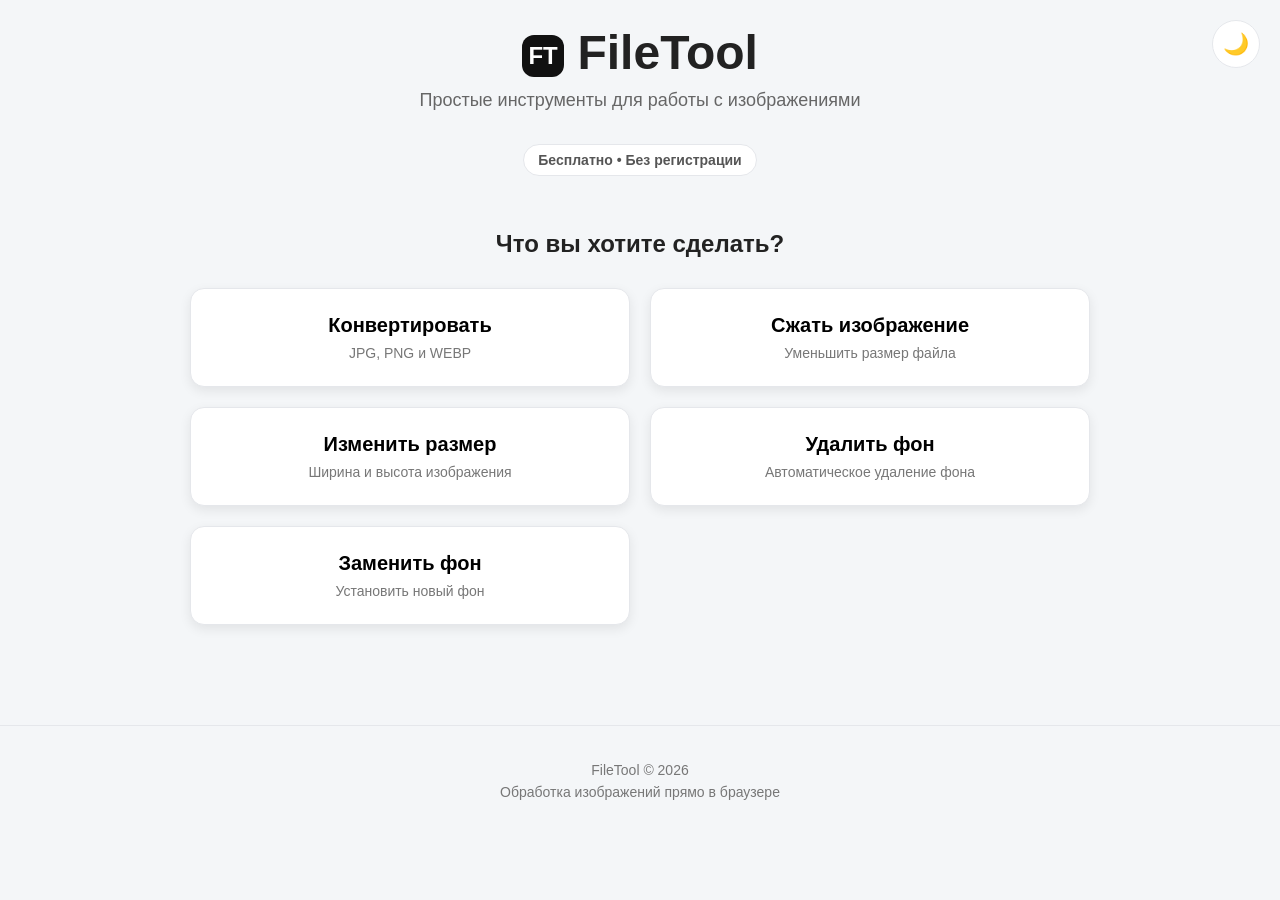
==== index.html @ 5c1b44ac "Первая версия FileTool" ====
<!DOCTYPE html>
<html lang="ru">

<head>
    <meta charset="UTF-8">
    <meta name="viewport" content="width=device-width, initial-scale=1.0">
    <title>FileTool — работа с изображениями</title>
    <meta name="description"
          content="Бесплатные инструменты для конвертации, сжатия, изменения размера и удаления фона изображений.">
    <meta name="theme-color" content="#111111">     
    <link rel="stylesheet" href="style.css">
    <link rel="icon"
          href="data:image/svg+xml,<svg xmlns='http://www.w3.org/2000/svg' viewBox='0 0 100 100'><rect width='100' height='100' rx='22' fill='%23111'/><text x='50' y='64' text-anchor='middle' font-size='48' font-family='Arial' font-weight='bold' fill='white'>FT</text></svg>">
</head>

<body>
    <button id="themeToggle" class="theme-toggle">
    🌙
</button>
<header>
    <h1><span class="logo-icon">FT</span> FileTool</h1>
    <p>Простые инструменты для работы с изображениями</p>
    <p class="header-badge">Бесплатно • Без регистрации</p>
</header>

<main>
    <h2>Что вы хотите сделать?</h2>

    <div class="tools">
        <button id="convertButton">
    <span class="tool-title">Конвертировать</span>
    <span class="tool-description">JPG, PNG и WEBP</span>
</button>
        <button id="compressButton">
    <span class="tool-title">Сжать изображение</span>
    <span class="tool-description">Уменьшить размер файла</span>
</button>

<button id="resizeButton">
    <span class="tool-title">Изменить размер</span>
    <span class="tool-description">Ширина и высота изображения</span>
</button>
        <button id="removeBgButton">
    <span class="tool-title">Удалить фон</span>
    <span class="tool-description">Автоматическое удаление фона</span>
</button>
        <button id="replaceBgButton">
    <span class="tool-title">Заменить фон</span>
    <span class="tool-description">Установить новый фон</span>
</button>
    </div>
    <div id="converter" style="display: none;">
    <h3>Конвертация изображения</h3>
    <p class="tool-help">Выберите изображение и формат, в который хотите его преобразовать.</p>
    <div class="drop-zone" id="convertDropZone">
    Перетащите изображение сюда
</div>
    <input type="file" id="imageInput" accept="image/*">
<select id="formatSelect">
    <option value="image/jpeg">JPG</option>
    <option value="image/png">PNG</option>
    <option value="image/webp">WEBP</option>
</select>
<button id="startConvert">Конвертировать файл</button>
</div>
<div id="compressor" style="display: none;">
    <h3>Сжатие изображения</h3>
    <p class="tool-help">Выберите изображение и укажите качество сжатия.</p>
    <div class="drop-zone" id="compressDropZone">
    Перетащите изображение сюда
</div>
    <input type="file" id="compressInput" accept="image/*">
    <label>Качество:</label>
<input type="range" id="quality" min="0.1" max="1" step="0.1" value="0.7">

<button id="startCompress">Сжать файл</button>
</div>
<div id="resizer" style="display: none;">
    <h3>Изменение размера изображения</h3>
    <p class="tool-help">Выберите изображение и укажите новый размер.</p>
    <div class="drop-zone" id="resizeDropZone">
    Перетащите изображение сюда
</div>
    <input type="file" id="resizeInput" accept="image/*">
    <div class="size-inputs">
    <input type="number" id="newWidth" placeholder="Ширина">
    <input type="number" id="newHeight" placeholder="Высота">
    </div>
    <button id="startResize">Изменить размер</button>
</div>
    <div id="removeBg" style="display: none;">
    <h3>Удаление фона</h3>
    <p class="tool-help">Выберите изображение, и фон будет удалён автоматически.</p>
    <div class="drop-zone" id="removeBgDropZone">
    Перетащите изображение сюда
</div>
    <input type="file" id="removeBgInput" accept="image/*">
    <button id="startRemoveBg">Удалить фон</button>
    <p id="removeBgStatus"></p>
</div>
<div id="replaceBg" style="display: none;">
    <h3>Замена фона</h3>
    <p class="tool-help">Выберите основное изображение и картинку для нового фона.</p>
    <p>Основное изображение:</p>
     <div class="drop-zone" id="replaceMainDropZone">
    Перетащите основное изображение сюда
</div>
    <input type="file" id="replaceMainInput" accept="image/*">
    <p>Новый фон:</p>
<div class="drop-zone" id="replaceBackgroundDropZone">
    Перетащите новый фон сюда
</div>
<input type="file" id="replaceBackgroundInput" accept="image/*">
<button id="startReplaceBg">Заменить фон</button>
<p id="replaceBgStatus"></p>
</div>
</main>

<footer>
    <p>FileTool © 2026</p>
    <p>Обработка изображений прямо в браузере</p>
</footer>
<script src="script.js"></script>
</body>
</html>
---- style.css ----
body {
    margin: 0;
    font-family: Arial, sans-serif;
    background-color: #f4f6f8;
    color: #222;
}
header {
    text-align: center;
    padding: 25px 20px 10px;
}

header h1 {
    margin: 0;
    font-size: 48px;
}

header p {
    margin-top: 10px;
    color: #666;
    font-size: 18px;
}
main {
    max-width: 900px;
    margin: 0 auto;
    padding: 10px 20px 30px;
    text-align: center;
}

main h2 {
    margin-bottom: 30px;
}
.tools {
    display: grid;
    grid-template-columns: repeat(2, 1fr);
    gap: 20px;
}
.tools button {
    padding: 25px;
    font-size: 18px;
    border-radius: 14px;
    cursor: pointer;
    box-shadow: 0 4px 12px rgba(0, 0, 0, 0.08);
    background: white;
    border: 1px solid #e5e7eb;
}
.tools button {
    transition: 0.2s;
}

.tools button:hover {
    transform: translateY(-4px);
    box-shadow: 0 10px 24px rgba(0, 0, 0, 0.12);
    background: #fafafa;
}
.tools button:active {
    transform: translateY(0);
}
@media (max-width: 600px) {
    .tools{
        grid-template-columns: 1fr;
    }

    header h1 {
        font-size: 36px;
    }
}
#converter,
#compressor,
#resizer,
#removeBg,
#replaceBg {
    margin-top: 30px;
    padding: 30px;
    background: white;
    border-radius: 16px;
    box-shadow: 0 4px 16px rgba(0, 0, 0, 0.08);
}
#converter input,
#compressor input,
#resizer input,
#removeBg input,
#replaceBg input,
#converter select {
    margin: 10px 5px;
    padding: 12px;
    border: 1px solid #ddd;
    border-radius: 10px;
    font-size: 16px;
}
#converter button,
#compressor button,
#resizer button,
#removeBg button,
#replaceBg button {
    padding: 12px 20px;
    border: none;
    border-radius: 10px;
    cursor: pointer;
    font-size: 16px;
}
#converter button,
#compressor button,
#resizer button,
#removeBg button,
#replaceBg button {
    background: #222;
    color: white;
    transition: 0.2s;
}
#converter button:hover,
#compressor button:hover,
#resizer button:hover,
#removeBg button:hover,
#replaceBg button:hover {
    transform: translateY(-2px);
    opacity: 0.85;
}
.tool-title {
    display: block;
    font-size: 20px;
    font-weight: 600;
}
.tool-description {
    display: block;
    margin-top: 8px;
    font-size: 14px;
    font-weight: 400;
    color: #777;
}
.tool-help {
    color: #777;
    font-size: 15px;
    margin-bottom: 22px;
}
#converter h3 {
    font-size: 18px;
    margin-bottom: 8px;
}
#converter input[type="file"] {
    padding: 12px;
    border: 1px solid #ddd;
    border-radius: 10px;
    background: #fafafa;
    font-size: 15px;
}
#converter select {
    padding: 12px 16px;
    border: 1px solid #ddd;
    border-radius: 10px;
    background: white;
    font-size: 15px;
    cursor: pointer;
}
#startConvert {
    background: #111;
    color: white;
    font-weight: 600;
    padding: 14px 24px;
    border-radius: 12px;
    box-shadow: 0 6px 16px rgba(0, 0, 0, 0.16);
}
#startConvert:hover {
    background: #000;
    transform: translateY(-3px);
    box-shadow: 0 10px 22px rgba(0, 0, 0, 0.22);
}
#compressor label {
    display: block;
    margin-top: 15px;
    margin-bottom: 8px;
    font-weight: 600;
}
#quality {
    width: 350px;
    max-width: 100%;
    cursor: pointer;
}
#startCompress {
    background: #111;
    color: white;
    font-weight: 600;
    padding: 14px 24px;
    border-radius: 12px;
}
#startCompress:hover {
    background: #000;
    transform: translateY(-2px);
}
.size-inputs {
    display: flex;
    justify-content: center;
    gap: 12px;
    margin: 20px 0;
}
.size-inputs input {
    width: 140px;
    padding: 12px;
    text-align: center;
}
#startResize {
    background: #111;
    color: white;
    font-weight: 600;
    padding: 14px 24px;
    border-radius: 12px;
}
#startResize:hover {
    background: #000;
    transform: translateY(-2px);
}
#startRemoveBg {
    background: #111;
    color: white;
    font-weight: 600;
    padding: 14px 24px;
    border-radius: 12px;
}
#startRemoveBg:hover {
    background: #000;
    transform: translateY(-2px);
}
#removeBgStatus {
    margin-top: 18px;
    font-size: 16px;
    font-weight: 600;
    min-height: 20px;
}
#removeBgStatus:not(:empty) {
    padding: 10px;
}
#startReplaceBg {
    background: #111;
    color: white;
    font-weight: 600;
    padding: 14px 24px;
    border-radius: 12px;
}
#startReplaceBg:hover {
    background: #000;
    transform: translateY(-2px);
}
#replaceBgStatus {
    margin-top: 18px;
    font-size: 16px;
    font-weight: 600;
    min-height: 20px;
}
#replaceBgStatus:not(:empty) {
    padding: 10px;
}
.header-badge {
    display: inline-block;
    margin-top: 15px;
    padding: 7px 14px;
    background: white;
    border: 1px solid #e5e7eb;
    border-radius: 20px;
    font-size: 14px;
    font-weight: 600;
    color: #555;
}
footer {
    margin-top: 70px;
    padding: 30px 20px;
    text-align: center;
    border-top: 1px solid #e5e7eb;
}
footer p {
    margin: 6px 0;
    color: #777;
    font-size: 14px;
}
.logo-icon {
    display: inline-flex;
    align-items: center;
    justify-content: center;
    width: 42px;
    height: 42px;
}
.logo-icon {
    background: #111;
    color: white;
    border-radius: 12px;
    font-size: 24px;
    vertical-align: middle;
}
.theme-toggle {
    position: fixed;
    top: 20px;
    right: 20px;
    width: 48px;
    height: 48px;
}
.theme-toggle {
    border: 1px solid #e5e7eb;
    border-radius: 50%;
    background: white;
    font-size: 21px;
    cursor: pointer;
}
.dark-theme {
    background: #111;
    color: #f5f5f5;
}
.dark-theme header p,
.dark-theme .tool-description,
.dark-theme .tool-help,
.dark-theme footer p {
    color: #aaa;
}
.dark-theme .tools button {
    background: #1c1c1c;
    color: #f5f5f5;
    border-color: #333;
}
.dark-theme #converter,
.dark-theme #compressor,
.dark-theme #resizer,
.dark-theme #removeBg,
.dark-theme #replaceBg {
    background: #1c1c1c;
    color: #f5f5f5;
}
.dark-theme .header-badge {
    background: #1c1c1c;
    color: #ccc;
    border-color: #333;
}
.dark-theme .theme-toggle {
    background: #1c1c1c;
    border-color: #333;
}
.dark-theme .logo-icon {
    background: white;
    color: #111;
}
.dark-theme input,
.dark-theme select {
    background: #252525;
    color: #f5f5f5;
    border-color: #444;
}
.dark-theme input[type="file"]::file-selector-button {
    background: #333;
    color: white;
    border: none;
}
.dark-theme #startConvert,
.dark-theme #startCompress,
.dark-theme #startResize,
.dark-theme #startRemoveBg,
.dark-theme #startReplaceBg {
    background: white;
    color: #111;
}
.dark-theme #startConvert:hover,
.dark-theme #startCompress:hover,
.dark-theme #startResize:hover,
.dark-theme #startRemoveBg:hover,
.dark-theme #startReplaceBg:hover {
    background: #eaeaea;
}
.dark-theme #converter input[type="file"] {
    background: #252525;
    color: #f5f5f5;
    border-color: #444;
}
.dark-theme #converter select {
    background: #252525;
    color: #f5f5f5;
    border-color: #444;
}
.drop-zone {
    padding: 30px;
    margin-bottom: 15px;
    border: 2px dashed #aaa;
}
.drop-zone {
    border-radius: 14px;
    color: #777;
    cursor: pointer;
}
.drop-zone.dragging {
    border-color: #fff;
    background: #252525;
}
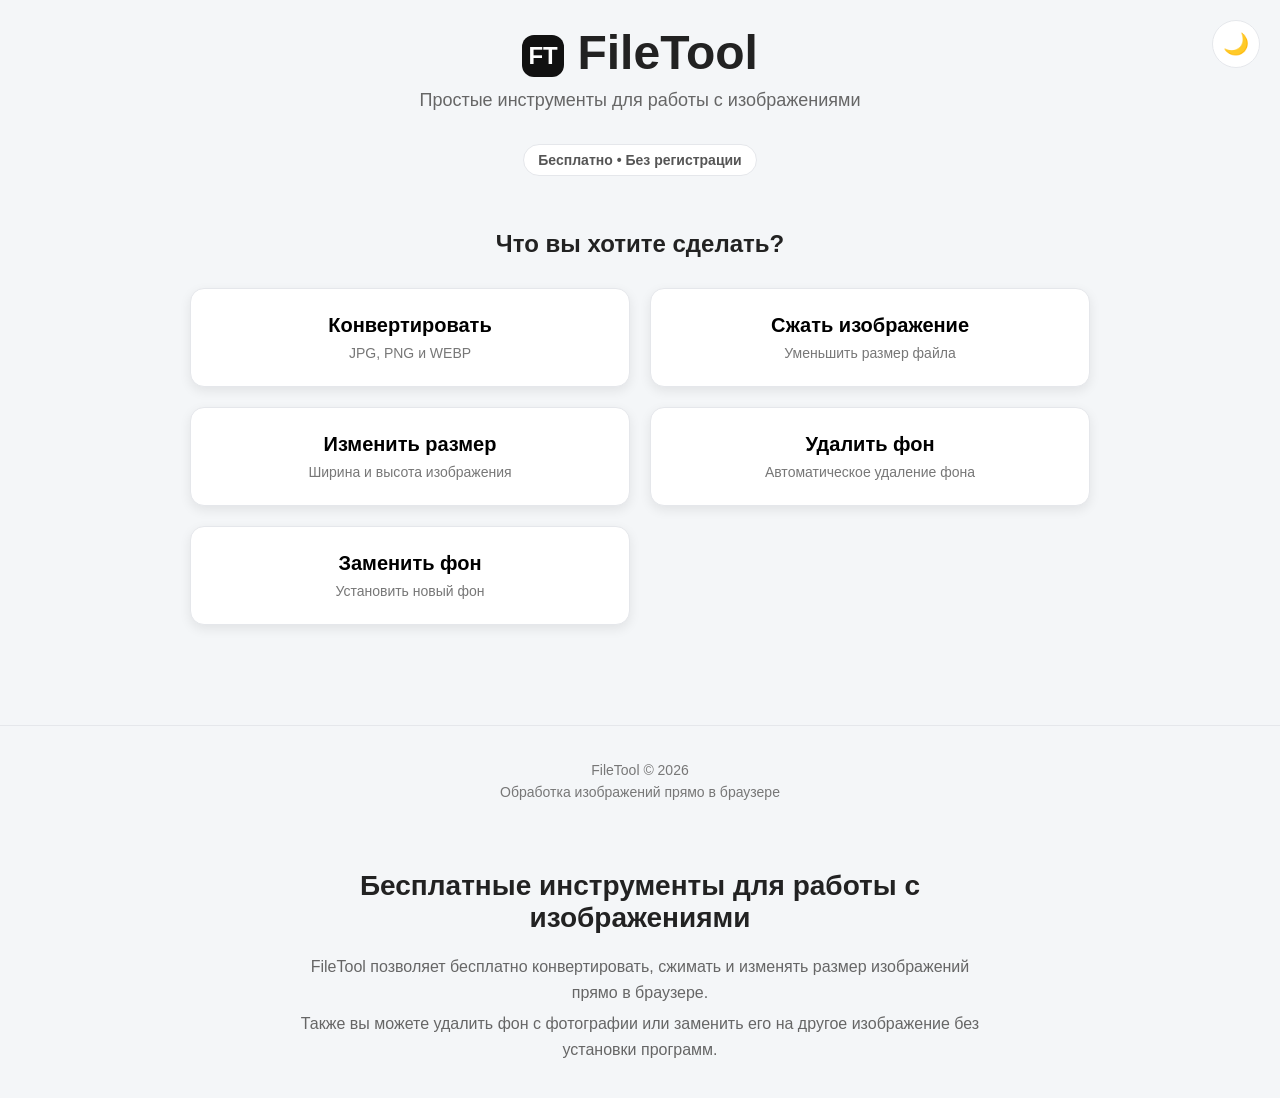
==== commit c204b87b: "Добавлено SEO и превью сайта" ====
--- a/index.html
+++ b/index.html
@@ -2,12 +2,27 @@
 <html lang="ru">
 
 <head>
+    <meta name="google-site-verification" content="aqA7dvrbC1IwWzhmt-K05icpSTYcF2aJKbag4tgwcCM" />
     <meta charset="UTF-8">
     <meta name="viewport" content="width=device-width, initial-scale=1.0">
     <title>FileTool — работа с изображениями</title>
     <meta name="description"
           content="Бесплатные инструменты для конвертации, сжатия, изменения размера и удаления фона изображений.">
-    <meta name="theme-color" content="#111111">     
+    <link rel="canonical" href="https://trivial177.github.io/FileTool/">
+    <meta property="og:title"
+      content="FileTool — бесплатные инструменты для изображений">
+
+<meta property="og:description"
+      content="Конвертация, сжатие, изменение размера и удаление фона изображений прямо в браузере.">
+      <meta property="og:type" content="website">
+
+<meta property="og:url"
+      content="https://trivial177.github.io/FileTool/">
+      <meta property="og:image"
+      content="https://trivial177.github.io/FileTool/preview.png">
+      <meta property="og:image:width" content="1200">
+<meta property="og:image:height" content="630">
+          <meta name="theme-color" content="#111111">     
     <link rel="stylesheet" href="style.css">
     <link rel="icon"
           href="data:image/svg+xml,<svg xmlns='http://www.w3.org/2000/svg' viewBox='0 0 100 100'><rect width='100' height='100' rx='22' fill='%23111'/><text x='50' y='64' text-anchor='middle' font-size='48' font-family='Arial' font-weight='bold' fill='white'>FT</text></svg>">
@@ -118,7 +133,21 @@
 
 <footer>
     <p>FileTool © 2026</p>
-    <p>Обработка изображений прямо в браузере</p>
+    <p>Обработка изображений прямо в браузере</p>    
+
+<section class="seo-section">
+    <h2>Бесплатные инструменты для работы с изображениями</h2>
+
+    <p>
+        FileTool позволяет бесплатно конвертировать, сжимать
+        и изменять размер изображений прямо в браузере.
+    </p>
+
+    <p>
+        Также вы можете удалить фон с фотографии или заменить
+        его на другое изображение без установки программ.
+    </p>
+</section>
 </footer>
 <script src="script.js"></script>
 </body>
--- a/style.css
+++ b/style.css
@@ -384,3 +384,21 @@
     border-color: #fff;
     background: #252525;
 }
+.seo-section {
+    max-width: 700px;
+    margin: 70px auto 0;
+    padding: 0 20px;
+    text-align: center;
+}
+.seo-section h2 {
+    font-size: 28px;
+    margin-bottom: 20px;
+}
+.seo-section p {
+    color: #666;
+    font-size: 16px;
+    line-height: 1.6;
+}
+.dark-theme .seo-section p {
+    color: #aaa;
+}
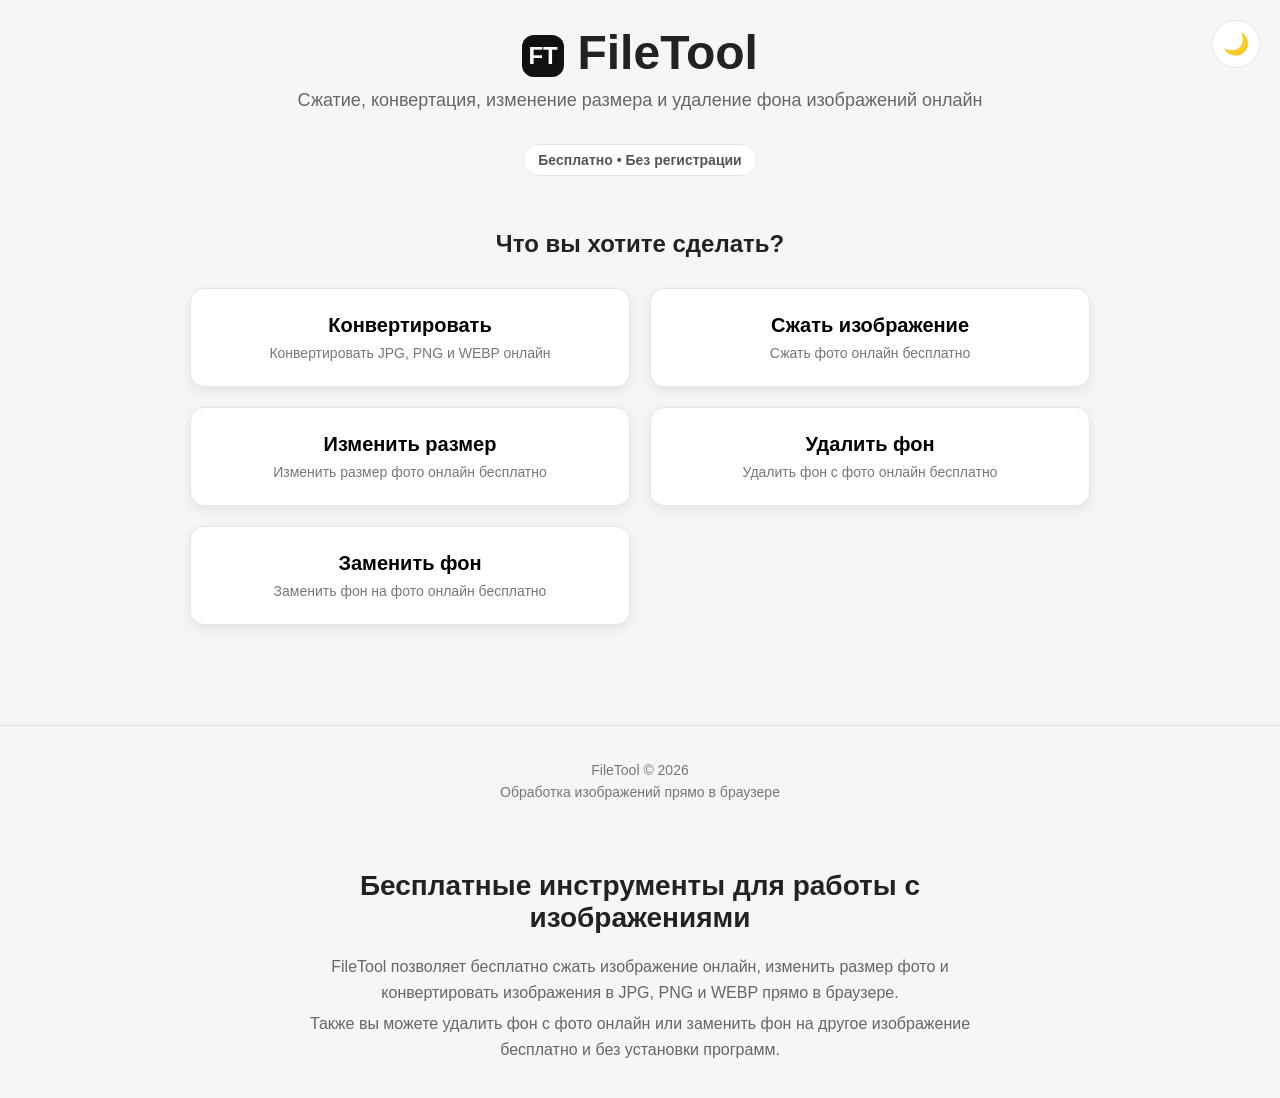
==== commit d28f984b: "Improve SEO and add separate tool pages" ====
--- a/index.html
+++ b/index.html
@@ -2,153 +2,180 @@
 <html lang="ru">
 
 <head>
-    <meta name="google-site-verification" content="aqA7dvrbC1IwWzhmt-K05icpSTYcF2aJKbag4tgwcCM" />
+
+    <meta name="google-site-verification"
+          content="aqA7dvrbC1IwWzhmt-K05icpSTYcF2aJKbag4tgwcCM">
+
     <meta charset="UTF-8">
-    <meta name="viewport" content="width=device-width, initial-scale=1.0">
-    <title>FileTool — работа с изображениями</title>
+
+    <meta name="viewport"
+          content="width=device-width, initial-scale=1.0">
+
+    <title>FileTool — сжать фото, удалить фон и изменить размер онлайн</title>
+
     <meta name="description"
-          content="Бесплатные инструменты для конвертации, сжатия, изменения размера и удаления фона изображений.">
-    <link rel="canonical" href="https://trivial177.github.io/FileTool/">
+          content="Бесплатно сжимайте изображения, удаляйте и заменяйте фон, меняйте размер и конвертируйте JPG, PNG и WEBP онлайн без регистрации.">
+
+    <link rel="canonical"
+          href="https://trivial177.github.io/FileTool/">
+
     <meta property="og:title"
-      content="FileTool — бесплатные инструменты для изображений">
+          content="FileTool — бесплатные инструменты для изображений">
 
-<meta property="og:description"
-      content="Конвертация, сжатие, изменение размера и удаление фона изображений прямо в браузере.">
-      <meta property="og:type" content="website">
+    <meta property="og:description"
+          content="Конвертация, сжатие, изменение размера и удаление фона изображений прямо в браузере.">
 
-<meta property="og:url"
-      content="https://trivial177.github.io/FileTool/">
-      <meta property="og:image"
-      content="https://trivial177.github.io/FileTool/preview.png">
-      <meta property="og:image:width" content="1200">
-<meta property="og:image:height" content="630">
-          <meta name="theme-color" content="#111111">     
-    <link rel="stylesheet" href="style.css">
+    <meta property="og:type"
+          content="website">
+
+    <meta property="og:url"
+          content="https://trivial177.github.io/FileTool/">
+
+    <meta property="og:image"
+          content="https://trivial177.github.io/FileTool/preview.png">
+
+    <meta property="og:image:width"
+          content="1200">
+
+    <meta property="og:image:height"
+          content="630">
+
+    <meta name="theme-color"
+          content="#111111">
+
+    <link rel="stylesheet"
+          href="style.css">
+
     <link rel="icon"
-          href="data:image/svg+xml,<svg xmlns='http://www.w3.org/2000/svg' viewBox='0 0 100 100'><rect width='100' height='100' rx='22' fill='%23111'/><text x='50' y='64' text-anchor='middle' font-size='48' font-family='Arial' font-weight='bold' fill='white'>FT</text></svg>">
+          href="data:image/svg+xml,%3Csvg xmlns='http://www.w3.org/2000/svg' viewBox='0 0 100 100'%3E%3Crect width='100' height='100' rx='22' fill='%23111'/%3E%3Ctext x='50' y='64' text-anchor='middle' font-size='48' font-family='Arial' font-weight='bold' fill='white'%3EFT%3C/text%3E%3C/svg%3E">
+
 </head>
 
 <body>
+
     <button id="themeToggle" class="theme-toggle">
-    🌙
-</button>
-<header>
-    <h1><span class="logo-icon">FT</span> FileTool</h1>
-    <p>Простые инструменты для работы с изображениями</p>
-    <p class="header-badge">Бесплатно • Без регистрации</p>
-</header>
+        🌙
+    </button>
 
-<main>
-    <h2>Что вы хотите сделать?</h2>
+    <header>
 
-    <div class="tools">
-        <button id="convertButton">
-    <span class="tool-title">Конвертировать</span>
-    <span class="tool-description">JPG, PNG и WEBP</span>
-</button>
-        <button id="compressButton">
-    <span class="tool-title">Сжать изображение</span>
-    <span class="tool-description">Уменьшить размер файла</span>
-</button>
+        <h1>
+            <span class="logo-icon">FT</span>
+            FileTool
+        </h1>
 
-<button id="resizeButton">
-    <span class="tool-title">Изменить размер</span>
-    <span class="tool-description">Ширина и высота изображения</span>
-</button>
-        <button id="removeBgButton">
-    <span class="tool-title">Удалить фон</span>
-    <span class="tool-description">Автоматическое удаление фона</span>
-</button>
-        <button id="replaceBgButton">
-    <span class="tool-title">Заменить фон</span>
-    <span class="tool-description">Установить новый фон</span>
-</button>
-    </div>
-    <div id="converter" style="display: none;">
-    <h3>Конвертация изображения</h3>
-    <p class="tool-help">Выберите изображение и формат, в который хотите его преобразовать.</p>
-    <div class="drop-zone" id="convertDropZone">
-    Перетащите изображение сюда
-</div>
-    <input type="file" id="imageInput" accept="image/*">
-<select id="formatSelect">
-    <option value="image/jpeg">JPG</option>
-    <option value="image/png">PNG</option>
-    <option value="image/webp">WEBP</option>
-</select>
-<button id="startConvert">Конвертировать файл</button>
-</div>
-<div id="compressor" style="display: none;">
-    <h3>Сжатие изображения</h3>
-    <p class="tool-help">Выберите изображение и укажите качество сжатия.</p>
-    <div class="drop-zone" id="compressDropZone">
-    Перетащите изображение сюда
-</div>
-    <input type="file" id="compressInput" accept="image/*">
-    <label>Качество:</label>
-<input type="range" id="quality" min="0.1" max="1" step="0.1" value="0.7">
+        <p>
+            Сжатие, конвертация, изменение размера и удаление фона изображений онлайн
+        </p>
 
-<button id="startCompress">Сжать файл</button>
-</div>
-<div id="resizer" style="display: none;">
-    <h3>Изменение размера изображения</h3>
-    <p class="tool-help">Выберите изображение и укажите новый размер.</p>
-    <div class="drop-zone" id="resizeDropZone">
-    Перетащите изображение сюда
-</div>
-    <input type="file" id="resizeInput" accept="image/*">
-    <div class="size-inputs">
-    <input type="number" id="newWidth" placeholder="Ширина">
-    <input type="number" id="newHeight" placeholder="Высота">
-    </div>
-    <button id="startResize">Изменить размер</button>
-</div>
-    <div id="removeBg" style="display: none;">
-    <h3>Удаление фона</h3>
-    <p class="tool-help">Выберите изображение, и фон будет удалён автоматически.</p>
-    <div class="drop-zone" id="removeBgDropZone">
-    Перетащите изображение сюда
-</div>
-    <input type="file" id="removeBgInput" accept="image/*">
-    <button id="startRemoveBg">Удалить фон</button>
-    <p id="removeBgStatus"></p>
-</div>
-<div id="replaceBg" style="display: none;">
-    <h3>Замена фона</h3>
-    <p class="tool-help">Выберите основное изображение и картинку для нового фона.</p>
-    <p>Основное изображение:</p>
-     <div class="drop-zone" id="replaceMainDropZone">
-    Перетащите основное изображение сюда
-</div>
-    <input type="file" id="replaceMainInput" accept="image/*">
-    <p>Новый фон:</p>
-<div class="drop-zone" id="replaceBackgroundDropZone">
-    Перетащите новый фон сюда
-</div>
-<input type="file" id="replaceBackgroundInput" accept="image/*">
-<button id="startReplaceBg">Заменить фон</button>
-<p id="replaceBgStatus"></p>
-</div>
-</main>
+        <p class="header-badge">
+            Бесплатно • Без регистрации
+        </p>
 
-<footer>
-    <p>FileTool © 2026</p>
-    <p>Обработка изображений прямо в браузере</p>    
+    </header>
 
-<section class="seo-section">
-    <h2>Бесплатные инструменты для работы с изображениями</h2>
+    <main>
 
-    <p>
-        FileTool позволяет бесплатно конвертировать, сжимать
-        и изменять размер изображений прямо в браузере.
-    </p>
+        <h2>Что вы хотите сделать?</h2>
 
-    <p>
-        Также вы можете удалить фон с фотографии или заменить
-        его на другое изображение без установки программ.
-    </p>
-</section>
-</footer>
-<script src="script.js"></script>
+        <div class="tools">
+
+            <button
+                onclick="window.location.href='convert/index.html'"
+            >
+                <span class="tool-title">
+                    Конвертировать
+                </span>
+
+                <span class="tool-description">
+                    Конвертировать JPG, PNG и WEBP онлайн
+                </span>
+            </button>
+
+            <button
+                onclick="window.location.href='compress/index.html'"
+            >
+                <span class="tool-title">
+                    Сжать изображение
+                </span>
+
+                <span class="tool-description">
+                    Сжать фото онлайн бесплатно
+                </span>
+            </button>
+
+            <button
+                onclick="window.location.href='resize/index.html'"
+            >
+                <span class="tool-title">
+                    Изменить размер
+                </span>
+
+                <span class="tool-description">
+                    Изменить размер фото онлайн бесплатно
+                </span>
+            </button>
+
+            <button
+                onclick="window.location.href='remove-background/index.html'"
+            >
+                <span class="tool-title">
+                    Удалить фон
+                </span>
+
+                <span class="tool-description">
+                    Удалить фон с фото онлайн бесплатно
+                </span>
+            </button>
+
+            <button
+                onclick="window.location.href='replace-background/index.html'"
+            >
+                <span class="tool-title">
+                    Заменить фон
+                </span>
+
+                <span class="tool-description">
+                    Заменить фон на фото онлайн бесплатно
+                </span>
+            </button>
+
+        </div>
+
+    </main>
+
+    <footer>
+
+        <p>
+            FileTool © 2026
+        </p>
+
+        <p>
+            Обработка изображений прямо в браузере
+        </p>
+
+        <section class="seo-section">
+
+            <h2>
+                Бесплатные инструменты для работы с изображениями
+            </h2>
+
+            <p>
+                FileTool позволяет бесплатно сжать изображение онлайн,
+                изменить размер фото и конвертировать изображения
+                в JPG, PNG и WEBP прямо в браузере.
+            </p>
+
+            <p>
+                Также вы можете удалить фон с фото онлайн или заменить
+                фон на другое изображение бесплатно и без установки программ.
+            </p>
+
+        </section>
+
+    </footer>
+
+    <script src="script.js"></script>
+
 </body>
 </html>
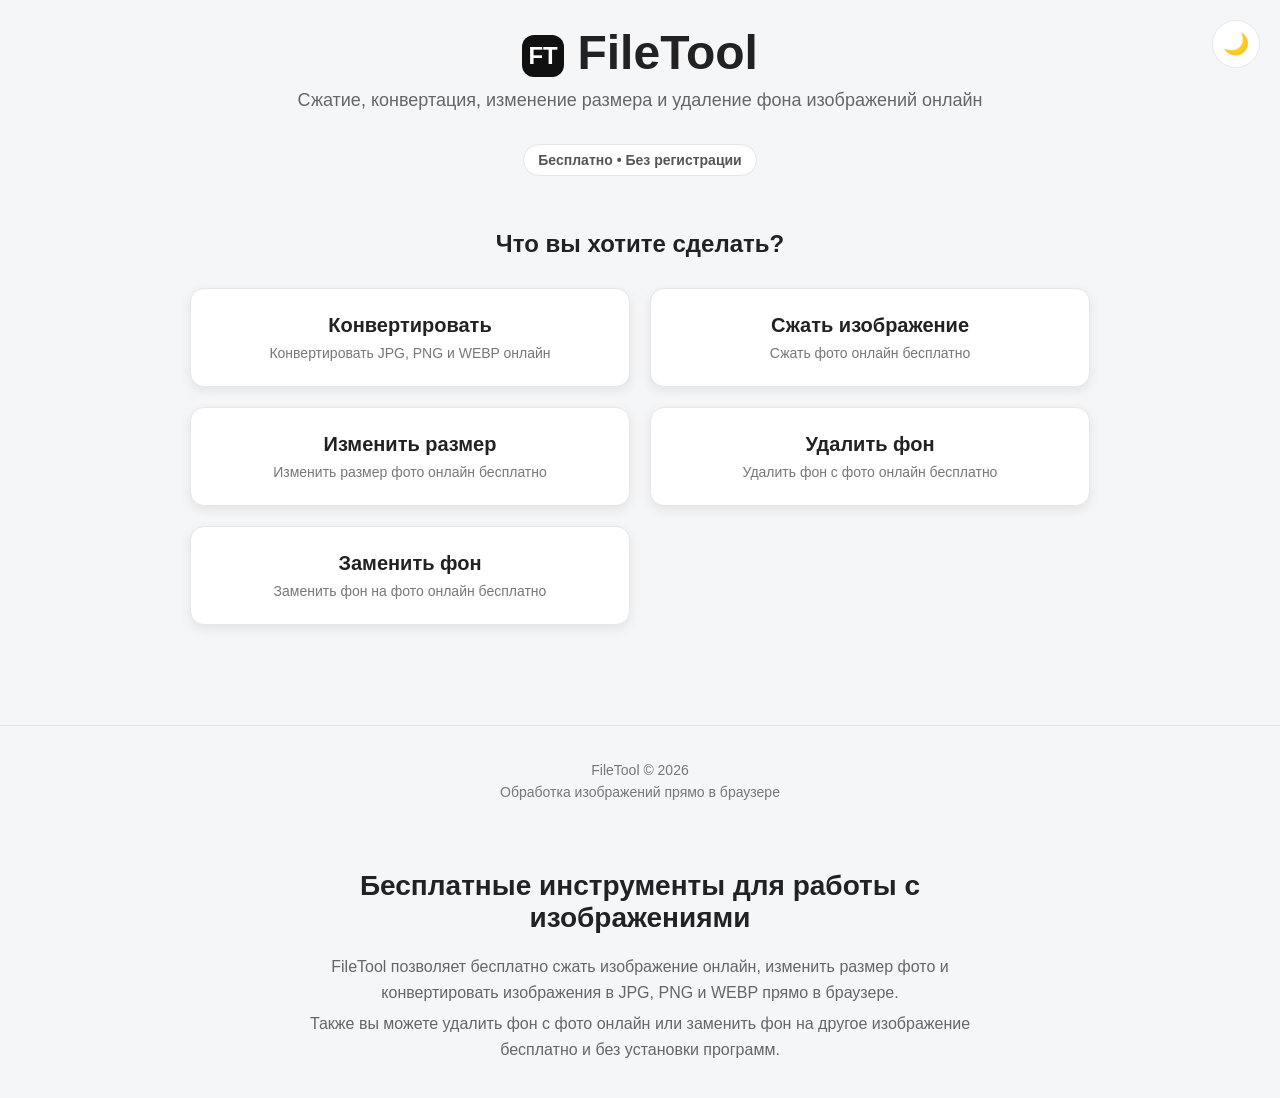
==== commit 65cfdb58: "Improve internal links for SEO" ====
--- a/index.html
+++ b/index.html
@@ -80,9 +80,8 @@
 
         <div class="tools">
 
-            <button
-                onclick="window.location.href='convert/index.html'"
-            >
+            <a href="convert/index.html">
+
                 <span class="tool-title">
                     Конвертировать
                 </span>
@@ -90,11 +89,11 @@
                 <span class="tool-description">
                     Конвертировать JPG, PNG и WEBP онлайн
                 </span>
-            </button>
 
-            <button
-                onclick="window.location.href='compress/index.html'"
-            >
+            </a>
+
+            <a href="compress/index.html">
+
                 <span class="tool-title">
                     Сжать изображение
                 </span>
@@ -102,11 +101,11 @@
                 <span class="tool-description">
                     Сжать фото онлайн бесплатно
                 </span>
-            </button>
 
-            <button
-                onclick="window.location.href='resize/index.html'"
-            >
+            </a>
+
+            <a href="resize/index.html">
+
                 <span class="tool-title">
                     Изменить размер
                 </span>
@@ -114,11 +113,11 @@
                 <span class="tool-description">
                     Изменить размер фото онлайн бесплатно
                 </span>
-            </button>
 
-            <button
-                onclick="window.location.href='remove-background/index.html'"
-            >
+            </a>
+
+            <a href="remove-background/index.html">
+
                 <span class="tool-title">
                     Удалить фон
                 </span>
@@ -126,11 +125,11 @@
                 <span class="tool-description">
                     Удалить фон с фото онлайн бесплатно
                 </span>
-            </button>
 
-            <button
-                onclick="window.location.href='replace-background/index.html'"
-            >
+            </a>
+
+            <a href="replace-background/index.html">
+
                 <span class="tool-title">
                     Заменить фон
                 </span>
@@ -138,7 +137,8 @@
                 <span class="tool-description">
                     Заменить фон на фото онлайн бесплатно
                 </span>
-            </button>
+
+            </a>
 
         </div>
 
--- a/style.css
+++ b/style.css
@@ -4,6 +4,7 @@
     background-color: #f4f6f8;
     color: #222;
 }
+
 header {
     text-align: center;
     padding: 25px 20px 10px;
@@ -19,6 +20,7 @@
     color: #666;
     font-size: 18px;
 }
+
 main {
     max-width: 900px;
     margin: 0 auto;
@@ -29,12 +31,15 @@
 main h2 {
     margin-bottom: 30px;
 }
+
 .tools {
     display: grid;
     grid-template-columns: repeat(2, 1fr);
     gap: 20px;
 }
-.tools button {
+
+.tools button,
+.tools a {
     padding: 25px;
     font-size: 18px;
     border-radius: 14px;
@@ -42,21 +47,29 @@
     box-shadow: 0 4px 12px rgba(0, 0, 0, 0.08);
     background: white;
     border: 1px solid #e5e7eb;
-}
-.tools button {
     transition: 0.2s;
-}
-
-.tools button:hover {
+
+    text-decoration: none;
+    color: #222;
+
+    display: block;
+    box-sizing: border-box;
+}
+
+.tools button:hover,
+.tools a:hover {
     transform: translateY(-4px);
     box-shadow: 0 10px 24px rgba(0, 0, 0, 0.12);
     background: #fafafa;
 }
-.tools button:active {
+
+.tools button:active,
+.tools a:active {
     transform: translateY(0);
 }
+
 @media (max-width: 600px) {
-    .tools{
+    .tools {
         grid-template-columns: 1fr;
     }
 
@@ -64,6 +77,7 @@
         font-size: 36px;
     }
 }
+
 #converter,
 #compressor,
 #resizer,
@@ -75,6 +89,7 @@
     border-radius: 16px;
     box-shadow: 0 4px 16px rgba(0, 0, 0, 0.08);
 }
+
 #converter input,
 #compressor input,
 #resizer input,
@@ -87,6 +102,7 @@
     border-radius: 10px;
     font-size: 16px;
 }
+
 #converter button,
 #compressor button,
 #resizer button,
@@ -98,6 +114,7 @@
     cursor: pointer;
     font-size: 16px;
 }
+
 #converter button,
 #compressor button,
 #resizer button,
@@ -107,6 +124,7 @@
     color: white;
     transition: 0.2s;
 }
+
 #converter button:hover,
 #compressor button:hover,
 #resizer button:hover,
@@ -115,11 +133,13 @@
     transform: translateY(-2px);
     opacity: 0.85;
 }
+
 .tool-title {
     display: block;
     font-size: 20px;
     font-weight: 600;
 }
+
 .tool-description {
     display: block;
     margin-top: 8px;
@@ -127,15 +147,18 @@
     font-weight: 400;
     color: #777;
 }
+
 .tool-help {
     color: #777;
     font-size: 15px;
     margin-bottom: 22px;
 }
+
 #converter h3 {
     font-size: 18px;
     margin-bottom: 8px;
 }
+
 #converter input[type="file"] {
     padding: 12px;
     border: 1px solid #ddd;
@@ -143,6 +166,7 @@
     background: #fafafa;
     font-size: 15px;
 }
+
 #converter select {
     padding: 12px 16px;
     border: 1px solid #ddd;
@@ -151,6 +175,7 @@
     font-size: 15px;
     cursor: pointer;
 }
+
 #startConvert {
     background: #111;
     color: white;
@@ -159,22 +184,26 @@
     border-radius: 12px;
     box-shadow: 0 6px 16px rgba(0, 0, 0, 0.16);
 }
+
 #startConvert:hover {
     background: #000;
     transform: translateY(-3px);
     box-shadow: 0 10px 22px rgba(0, 0, 0, 0.22);
 }
+
 #compressor label {
     display: block;
     margin-top: 15px;
     margin-bottom: 8px;
     font-weight: 600;
 }
+
 #quality {
     width: 350px;
     max-width: 100%;
     cursor: pointer;
 }
+
 #startCompress {
     background: #111;
     color: white;
@@ -182,21 +211,25 @@
     padding: 14px 24px;
     border-radius: 12px;
 }
+
 #startCompress:hover {
     background: #000;
     transform: translateY(-2px);
 }
+
 .size-inputs {
     display: flex;
     justify-content: center;
     gap: 12px;
     margin: 20px 0;
 }
+
 .size-inputs input {
     width: 140px;
     padding: 12px;
     text-align: center;
 }
+
 #startResize {
     background: #111;
     color: white;
@@ -204,10 +237,12 @@
     padding: 14px 24px;
     border-radius: 12px;
 }
+
 #startResize:hover {
     background: #000;
     transform: translateY(-2px);
 }
+
 #startRemoveBg {
     background: #111;
     color: white;
@@ -215,19 +250,23 @@
     padding: 14px 24px;
     border-radius: 12px;
 }
+
 #startRemoveBg:hover {
     background: #000;
     transform: translateY(-2px);
 }
+
 #removeBgStatus {
     margin-top: 18px;
     font-size: 16px;
     font-weight: 600;
     min-height: 20px;
 }
+
 #removeBgStatus:not(:empty) {
     padding: 10px;
 }
+
 #startReplaceBg {
     background: #111;
     color: white;
@@ -235,19 +274,23 @@
     padding: 14px 24px;
     border-radius: 12px;
 }
+
 #startReplaceBg:hover {
     background: #000;
     transform: translateY(-2px);
 }
+
 #replaceBgStatus {
     margin-top: 18px;
     font-size: 16px;
     font-weight: 600;
     min-height: 20px;
 }
+
 #replaceBgStatus:not(:empty) {
     padding: 10px;
 }
+
 .header-badge {
     display: inline-block;
     margin-top: 15px;
@@ -259,17 +302,20 @@
     font-weight: 600;
     color: #555;
 }
+
 footer {
     margin-top: 70px;
     padding: 30px 20px;
     text-align: center;
     border-top: 1px solid #e5e7eb;
 }
+
 footer p {
     margin: 6px 0;
     color: #777;
     font-size: 14px;
 }
+
 .logo-icon {
     display: inline-flex;
     align-items: center;
@@ -277,6 +323,7 @@
     width: 42px;
     height: 42px;
 }
+
 .logo-icon {
     background: #111;
     color: white;
@@ -284,6 +331,7 @@
     font-size: 24px;
     vertical-align: middle;
 }
+
 .theme-toggle {
     position: fixed;
     top: 20px;
@@ -291,6 +339,7 @@
     width: 48px;
     height: 48px;
 }
+
 .theme-toggle {
     border: 1px solid #e5e7eb;
     border-radius: 50%;
@@ -298,21 +347,26 @@
     font-size: 21px;
     cursor: pointer;
 }
+
 .dark-theme {
     background: #111;
     color: #f5f5f5;
 }
+
 .dark-theme header p,
 .dark-theme .tool-description,
 .dark-theme .tool-help,
 .dark-theme footer p {
     color: #aaa;
 }
-.dark-theme .tools button {
+
+.dark-theme .tools button,
+.dark-theme .tools a {
     background: #1c1c1c;
     color: #f5f5f5;
     border-color: #333;
 }
+
 .dark-theme #converter,
 .dark-theme #compressor,
 .dark-theme #resizer,
@@ -321,30 +375,36 @@
     background: #1c1c1c;
     color: #f5f5f5;
 }
+
 .dark-theme .header-badge {
     background: #1c1c1c;
     color: #ccc;
     border-color: #333;
 }
+
 .dark-theme .theme-toggle {
     background: #1c1c1c;
     border-color: #333;
 }
+
 .dark-theme .logo-icon {
     background: white;
     color: #111;
 }
+
 .dark-theme input,
 .dark-theme select {
     background: #252525;
     color: #f5f5f5;
     border-color: #444;
 }
+
 .dark-theme input[type="file"]::file-selector-button {
     background: #333;
     color: white;
     border: none;
 }
+
 .dark-theme #startConvert,
 .dark-theme #startCompress,
 .dark-theme #startResize,
@@ -353,6 +413,7 @@
     background: white;
     color: #111;
 }
+
 .dark-theme #startConvert:hover,
 .dark-theme #startCompress:hover,
 .dark-theme #startResize:hover,
@@ -360,45 +421,54 @@
 .dark-theme #startReplaceBg:hover {
     background: #eaeaea;
 }
+
 .dark-theme #converter input[type="file"] {
     background: #252525;
     color: #f5f5f5;
     border-color: #444;
 }
+
 .dark-theme #converter select {
     background: #252525;
     color: #f5f5f5;
     border-color: #444;
 }
+
 .drop-zone {
     padding: 30px;
     margin-bottom: 15px;
     border: 2px dashed #aaa;
 }
+
 .drop-zone {
     border-radius: 14px;
     color: #777;
     cursor: pointer;
 }
+
 .drop-zone.dragging {
     border-color: #fff;
     background: #252525;
 }
+
 .seo-section {
     max-width: 700px;
     margin: 70px auto 0;
     padding: 0 20px;
     text-align: center;
 }
+
 .seo-section h2 {
     font-size: 28px;
     margin-bottom: 20px;
 }
+
 .seo-section p {
     color: #666;
     font-size: 16px;
     line-height: 1.6;
 }
+
 .dark-theme .seo-section p {
     color: #aaa;
 }
